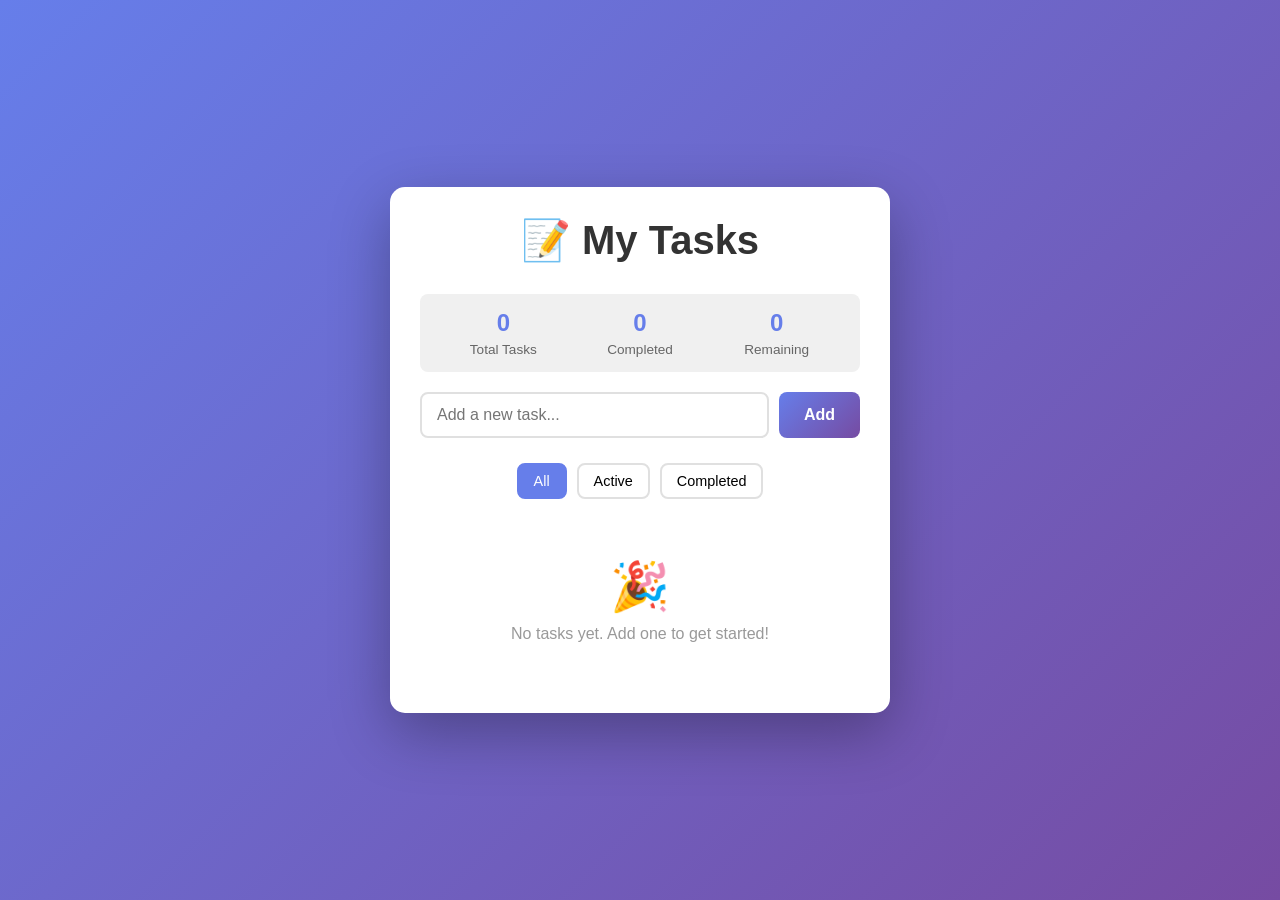
==== index.html @ 0f76b9a9 "Add TO-DO application HTML file" ====
<!DOCTYPE html>
<html lang="en">
<head>
    <meta charset="UTF-8">
    <meta name="viewport" content="width=device-width, initial-scale=1.0">
    <title>TO-DO Application</title>
    <style>
        * {
            margin: 0;
            padding: 0;
            box-sizing: border-box;
        }

        body {
            font-family: 'Segoe UI', Tahoma, Geneva, Verdana, sans-serif;
            background: linear-gradient(135deg, #667eea 0%, #764ba2 100%);
            min-height: 100vh;
            display: flex;
            justify-content: center;
            align-items: center;
            padding: 20px;
        }

        .container {
            background: white;
            border-radius: 15px;
            box-shadow: 0 20px 60px rgba(0, 0, 0, 0.3);
            width: 100%;
            max-width: 500px;
            padding: 30px;
        }

        h1 {
            color: #333;
            text-align: center;
            margin-bottom: 30px;
            font-size: 2.5em;
        }

        .input-section {
            display: flex;
            gap: 10px;
            margin-bottom: 25px;
        }

        #todoInput {
            flex: 1;
            padding: 12px 15px;
            border: 2px solid #e0e0e0;
            border-radius: 8px;
            font-size: 1em;
            transition: border-color 0.3s;
        }

        #todoInput:focus {
            outline: none;
            border-color: #667eea;
            box-shadow: 0 0 0 3px rgba(102, 126, 234, 0.1);
        }

        #addBtn {
            padding: 12px 25px;
            background: linear-gradient(135deg, #667eea 0%, #764ba2 100%);
            color: white;
            border: none;
            border-radius: 8px;
            font-size: 1em;
            font-weight: 600;
            cursor: pointer;
            transition: transform 0.2s, box-shadow 0.2s;
        }

        #addBtn:hover {
            transform: translateY(-2px);
            box-shadow: 0 10px 20px rgba(102, 126, 234, 0.3);
        }

        #addBtn:active {
            transform: translateY(0);
        }

        .filters {
            display: flex;
            gap: 10px;
            margin-bottom: 20px;
            justify-content: center;
            flex-wrap: wrap;
        }

        .filter-btn {
            padding: 8px 15px;
            border: 2px solid #e0e0e0;
            background: white;
            border-radius: 8px;
            cursor: pointer;
            transition: all 0.3s;
            font-size: 0.9em;
        }

        .filter-btn.active {
            background: #667eea;
            color: white;
            border-color: #667eea;
        }

        .filter-btn:hover {
            border-color: #667eea;
        }

        .todo-list {
            list-style: none;
        }

        .todo-item {
            display: flex;
            align-items: center;
            gap: 12px;
            padding: 15px;
            background: #f9f9f9;
            border-radius: 8px;
            margin-bottom: 10px;
            transition: all 0.3s;
            border-left: 4px solid #667eea;
        }

        .todo-item.completed {
            opacity: 0.6;
            border-left-color: #4caf50;
        }

        .todo-item.completed .todo-text {
            text-decoration: line-through;
            color: #999;
        }

        .checkbox {
            width: 20px;
            height: 20px;
            cursor: pointer;
            accent-color: #667eea;
        }

        .todo-text {
            flex: 1;
            color: #333;
            font-size: 1em;
            word-break: break-word;
        }

        .priority-badge {
            padding: 4px 8px;
            border-radius: 4px;
            font-size: 0.75em;
            font-weight: 600;
        }

        .priority-high {
            background: #ffebee;
            color: #c62828;
        }

        .priority-medium {
            background: #fff3e0;
            color: #e65100;
        }

        .priority-low {
            background: #e8f5e9;
            color: #2e7d32;
        }

        .delete-btn {
            padding: 6px 12px;
            background: #ff6b6b;
            color: white;
            border: none;
            border-radius: 6px;
            cursor: pointer;
            font-size: 0.85em;
            transition: background 0.3s;
        }

        .delete-btn:hover {
            background: #ff5252;
        }

        .empty-state {
            text-align: center;
            padding: 40px 20px;
            color: #999;
        }

        .empty-state-icon {
            font-size: 3em;
            margin-bottom: 10px;
        }

        .stats {
            display: flex;
            justify-content: space-around;
            padding: 15px;
            background: #f0f0f0;
            border-radius: 8px;
            margin-bottom: 20px;
            text-align: center;
        }

        .stat-item {
            flex: 1;
        }

        .stat-number {
            font-size: 1.5em;
            font-weight: bold;
            color: #667eea;
        }

        .stat-label {
            font-size: 0.85em;
            color: #666;
            margin-top: 5px;
        }

        .clear-btn {
            width: 100%;
            padding: 10px;
            background: #ff6b6b;
            color: white;
            border: none;
            border-radius: 8px;
            cursor: pointer;
            font-size: 0.9em;
            margin-top: 15px;
            transition: background 0.3s;
        }

        .clear-btn:hover {
            background: #ff5252;
        }

        @media (max-width: 500px) {
            h1 {
                font-size: 2em;
            }

            .container {
                padding: 20px;
            }

            .input-section {
                flex-direction: column;
            }

            #todoInput, #addBtn {
                width: 100%;
            }
        }
    </style>
</head>
<body>
    <div class="container">
        <h1>📝 My Tasks</h1>

        <div class="stats">
            <div class="stat-item">
                <div class="stat-number" id="totalTasks">0</div>
                <div class="stat-label">Total Tasks</div>
            </div>
            <div class="stat-item">
                <div class="stat-number" id="completedTasks">0</div>
                <div class="stat-label">Completed</div>
            </div>
            <div class="stat-item">
                <div class="stat-number" id="remainingTasks">0</div>
                <div class="stat-label">Remaining</div>
            </div>
        </div>

        <div class="input-section">
            <input 
                type="text" 
                id="todoInput" 
                placeholder="Add a new task..."
                autocomplete="off"
            >
            <button id="addBtn">Add</button>
        </div>

        <div class="filters">
            <button class="filter-btn active" data-filter="all">All</button>
            <button class="filter-btn" data-filter="active">Active</button>
            <button class="filter-btn" data-filter="completed">Completed</button>
        </div>

        <ul class="todo-list" id="todoList"></ul>

        <div id="emptyState" class="empty-state">
            <div class="empty-state-icon">🎉</div>
            <p>No tasks yet. Add one to get started!</p>
        </div>

        <button class="clear-btn" id="clearBtn">Clear Completed Tasks</button>
    </div>

    <script>
        // Get DOM elements
        const todoInput = document.getElementById('todoInput');
        const addBtn = document.getElementById('addBtn');
        const todoList = document.getElementById('todoList');
        const emptyState = document.getElementById('emptyState');
        const clearBtn = document.getElementById('clearBtn');
        const filterBtns = document.querySelectorAll('.filter-btn');
        const totalTasksEl = document.getElementById('totalTasks');
        const completedTasksEl = document.getElementById('completedTasks');
        const remainingTasksEl = document.getElementById('remainingTasks');

        let todos = [];
        let currentFilter = 'all';

        // Load todos from localStorage
        function loadTodos() {
            const saved = localStorage.getItem('todos');
            todos = saved ? JSON.parse(saved) : [];
            render();
        }

        // Save todos to localStorage
        function saveTodos() {
            localStorage.setItem('todos', JSON.stringify(todos));
        }

        // Add new todo
        function addTodo() {
            const text = todoInput.value.trim();
            if (text === '') {
                alert('Please enter a task!');
                return;
            }

            const todo = {
                id: Date.now(),
                text: text,
                completed: false,
                priority: 'medium'
            };

            todos.push(todo);
            saveTodos();
            todoInput.value = '';
            render();
            todoInput.focus();
        }

        // Delete todo
        function deleteTodo(id) {
            todos = todos.filter(todo => todo.id !== id);
            saveTodos();
            render();
        }

        // Toggle todo completion
        function toggleTodo(id) {
            const todo = todos.find(t => t.id === id);
            if (todo) {
                todo.completed = !todo.completed;
                saveTodos();
                render();
            }
        }

        // Clear completed todos
        function clearCompleted() {
            if (confirm('Are you sure you want to clear all completed tasks?')) {
                todos = todos.filter(todo => !todo.completed);
                saveTodos();
                render();
            }
        }

        // Set filter
        function setFilter(filter) {
            currentFilter = filter;
            filterBtns.forEach(btn => {
                btn.classList.toggle('active', btn.dataset.filter === filter);
            });
            render();
        }

        // Get filtered todos
        function getFilteredTodos() {
            switch (currentFilter) {
                case 'active':
                    return todos.filter(todo => !todo.completed);
                case 'completed':
                    return todos.filter(todo => todo.completed);
                default:
                    return todos;
            }
        }

        // Update statistics
        function updateStats() {
            const total = todos.length;
            const completed = todos.filter(todo => todo.completed).length;
            const remaining = total - completed;

            totalTasksEl.textContent = total;
            completedTasksEl.textContent = completed;
            remainingTasksEl.textContent = remaining;
        }

        // Render todos
        function render() {
            todoList.innerHTML = '';
            const filteredTodos = getFilteredTodos();

            if (filteredTodos.length === 0) {
                emptyState.style.display = 'block';
                clearBtn.style.display = 'none';
            } else {
                emptyState.style.display = 'none';
                clearBtn.style.display = 'block';

                filteredTodos.forEach(todo => {
                    const li = document.createElement('li');
                    li.className = `todo-item ${todo.completed ? 'completed' : ''}`;
                    
                    li.innerHTML = `
                        <input 
                            type="checkbox" 
                            class="checkbox"
                            ${todo.completed ? 'checked' : ''}
                            onchange="toggleTodo(${todo.id})"
                        >
                        <span class="todo-text">${escapeHtml(todo.text)}</span>
                        <span class="priority-badge priority-${todo.priority}">
                            ${todo.priority.charAt(0).toUpperCase() + todo.priority.slice(1)}
                        </span>
                        <button class="delete-btn" onclick="deleteTodo(${todo.id})">
                            Delete
                        </button>
                    `;
                    
                    todoList.appendChild(li);
                });
            }

            updateStats();
        }

        // Escape HTML to prevent XSS
        function escapeHtml(text) {
            const div = document.createElement('div');
            div.textContent = text;
            return div.innerHTML;
        }

        // Event listeners
        addBtn.addEventListener('click', addTodo);
        todoInput.addEventListener('keypress', (e) => {
            if (e.key === 'Enter') addTodo();
        });
        clearBtn.addEventListener('click', clearCompleted);
        filterBtns.forEach(btn => {
            btn.addEventListener('click', () => setFilter(btn.dataset.filter));
        });

        // Initialize
        loadTodos();
    </script>
</body>
</html>
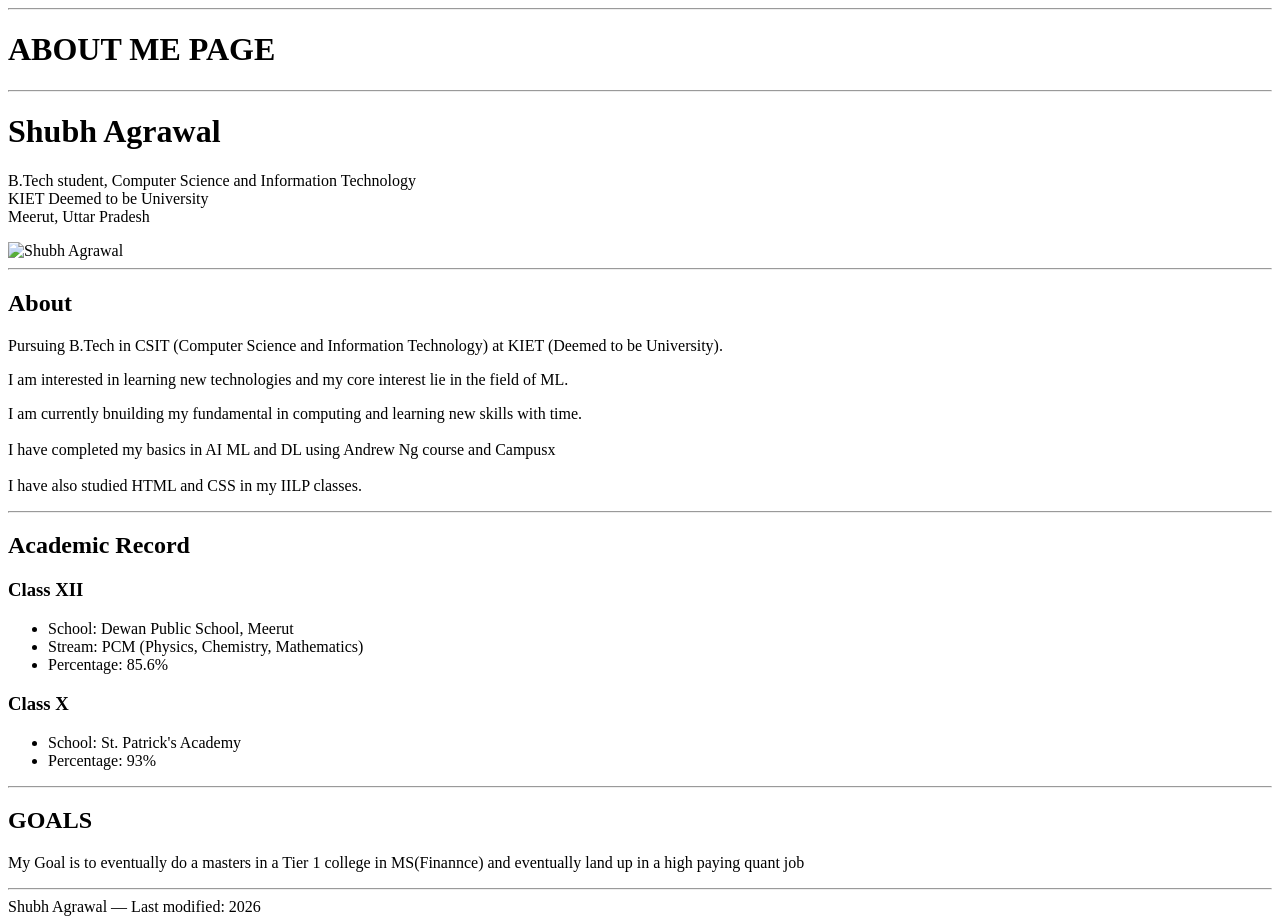
==== commit f44e520e: "Add files via upload" ====
--- a/index.html
+++ b/index.html
@@ -1,472 +1,64 @@
-<!DOCTYPE html>
-<html lang="en">
-<head>
-    <meta charset="UTF-8">
-    <meta name="viewport" content="width=device-width, initial-scale=1.0">
-    <title>TO-DO Application</title>
-    <style>
-        * {
-            margin: 0;
-            padding: 0;
-            box-sizing: border-box;
-        }
-
-        body {
-            font-family: 'Segoe UI', Tahoma, Geneva, Verdana, sans-serif;
-            background: linear-gradient(135deg, #667eea 0%, #764ba2 100%);
-            min-height: 100vh;
-            display: flex;
-            justify-content: center;
-            align-items: center;
-            padding: 20px;
-        }
-
-        .container {
-            background: white;
-            border-radius: 15px;
-            box-shadow: 0 20px 60px rgba(0, 0, 0, 0.3);
-            width: 100%;
-            max-width: 500px;
-            padding: 30px;
-        }
-
-        h1 {
-            color: #333;
-            text-align: center;
-            margin-bottom: 30px;
-            font-size: 2.5em;
-        }
-
-        .input-section {
-            display: flex;
-            gap: 10px;
-            margin-bottom: 25px;
-        }
-
-        #todoInput {
-            flex: 1;
-            padding: 12px 15px;
-            border: 2px solid #e0e0e0;
-            border-radius: 8px;
-            font-size: 1em;
-            transition: border-color 0.3s;
-        }
-
-        #todoInput:focus {
-            outline: none;
-            border-color: #667eea;
-            box-shadow: 0 0 0 3px rgba(102, 126, 234, 0.1);
-        }
-
-        #addBtn {
-            padding: 12px 25px;
-            background: linear-gradient(135deg, #667eea 0%, #764ba2 100%);
-            color: white;
-            border: none;
-            border-radius: 8px;
-            font-size: 1em;
-            font-weight: 600;
-            cursor: pointer;
-            transition: transform 0.2s, box-shadow 0.2s;
-        }
-
-        #addBtn:hover {
-            transform: translateY(-2px);
-            box-shadow: 0 10px 20px rgba(102, 126, 234, 0.3);
-        }
-
-        #addBtn:active {
-            transform: translateY(0);
-        }
-
-        .filters {
-            display: flex;
-            gap: 10px;
-            margin-bottom: 20px;
-            justify-content: center;
-            flex-wrap: wrap;
-        }
-
-        .filter-btn {
-            padding: 8px 15px;
-            border: 2px solid #e0e0e0;
-            background: white;
-            border-radius: 8px;
-            cursor: pointer;
-            transition: all 0.3s;
-            font-size: 0.9em;
-        }
-
-        .filter-btn.active {
-            background: #667eea;
-            color: white;
-            border-color: #667eea;
-        }
-
-        .filter-btn:hover {
-            border-color: #667eea;
-        }
-
-        .todo-list {
-            list-style: none;
-        }
-
-        .todo-item {
-            display: flex;
-            align-items: center;
-            gap: 12px;
-            padding: 15px;
-            background: #f9f9f9;
-            border-radius: 8px;
-            margin-bottom: 10px;
-            transition: all 0.3s;
-            border-left: 4px solid #667eea;
-        }
-
-        .todo-item.completed {
-            opacity: 0.6;
-            border-left-color: #4caf50;
-        }
-
-        .todo-item.completed .todo-text {
-            text-decoration: line-through;
-            color: #999;
-        }
-
-        .checkbox {
-            width: 20px;
-            height: 20px;
-            cursor: pointer;
-            accent-color: #667eea;
-        }
-
-        .todo-text {
-            flex: 1;
-            color: #333;
-            font-size: 1em;
-            word-break: break-word;
-        }
-
-        .priority-badge {
-            padding: 4px 8px;
-            border-radius: 4px;
-            font-size: 0.75em;
-            font-weight: 600;
-        }
-
-        .priority-high {
-            background: #ffebee;
-            color: #c62828;
-        }
-
-        .priority-medium {
-            background: #fff3e0;
-            color: #e65100;
-        }
-
-        .priority-low {
-            background: #e8f5e9;
-            color: #2e7d32;
-        }
-
-        .delete-btn {
-            padding: 6px 12px;
-            background: #ff6b6b;
-            color: white;
-            border: none;
-            border-radius: 6px;
-            cursor: pointer;
-            font-size: 0.85em;
-            transition: background 0.3s;
-        }
-
-        .delete-btn:hover {
-            background: #ff5252;
-        }
-
-        .empty-state {
-            text-align: center;
-            padding: 40px 20px;
-            color: #999;
-        }
-
-        .empty-state-icon {
-            font-size: 3em;
-            margin-bottom: 10px;
-        }
-
-        .stats {
-            display: flex;
-            justify-content: space-around;
-            padding: 15px;
-            background: #f0f0f0;
-            border-radius: 8px;
-            margin-bottom: 20px;
-            text-align: center;
-        }
-
-        .stat-item {
-            flex: 1;
-        }
-
-        .stat-number {
-            font-size: 1.5em;
-            font-weight: bold;
-            color: #667eea;
-        }
-
-        .stat-label {
-            font-size: 0.85em;
-            color: #666;
-            margin-top: 5px;
-        }
-
-        .clear-btn {
-            width: 100%;
-            padding: 10px;
-            background: #ff6b6b;
-            color: white;
-            border: none;
-            border-radius: 8px;
-            cursor: pointer;
-            font-size: 0.9em;
-            margin-top: 15px;
-            transition: background 0.3s;
-        }
-
-        .clear-btn:hover {
-            background: #ff5252;
-        }
-
-        @media (max-width: 500px) {
-            h1 {
-                font-size: 2em;
-            }
-
-            .container {
-                padding: 20px;
-            }
-
-            .input-section {
-                flex-direction: column;
-            }
-
-            #todoInput, #addBtn {
-                width: 100%;
-            }
-        }
-    </style>
-</head>
-<body>
-    <div class="container">
-        <h1>📝 My Tasks</h1>
-
-        <div class="stats">
-            <div class="stat-item">
-                <div class="stat-number" id="totalTasks">0</div>
-                <div class="stat-label">Total Tasks</div>
-            </div>
-            <div class="stat-item">
-                <div class="stat-number" id="completedTasks">0</div>
-                <div class="stat-label">Completed</div>
-            </div>
-            <div class="stat-item">
-                <div class="stat-number" id="remainingTasks">0</div>
-                <div class="stat-label">Remaining</div>
-            </div>
-        </div>
-
-        <div class="input-section">
-            <input 
-                type="text" 
-                id="todoInput" 
-                placeholder="Add a new task..."
-                autocomplete="off"
-            >
-            <button id="addBtn">Add</button>
-        </div>
-
-        <div class="filters">
-            <button class="filter-btn active" data-filter="all">All</button>
-            <button class="filter-btn" data-filter="active">Active</button>
-            <button class="filter-btn" data-filter="completed">Completed</button>
-        </div>
-
-        <ul class="todo-list" id="todoList"></ul>
-
-        <div id="emptyState" class="empty-state">
-            <div class="empty-state-icon">🎉</div>
-            <p>No tasks yet. Add one to get started!</p>
-        </div>
-
-        <button class="clear-btn" id="clearBtn">Clear Completed Tasks</button>
-    </div>
-
-    <script>
-        // Get DOM elements
-        const todoInput = document.getElementById('todoInput');
-        const addBtn = document.getElementById('addBtn');
-        const todoList = document.getElementById('todoList');
-        const emptyState = document.getElementById('emptyState');
-        const clearBtn = document.getElementById('clearBtn');
-        const filterBtns = document.querySelectorAll('.filter-btn');
-        const totalTasksEl = document.getElementById('totalTasks');
-        const completedTasksEl = document.getElementById('completedTasks');
-        const remainingTasksEl = document.getElementById('remainingTasks');
-
-        let todos = [];
-        let currentFilter = 'all';
-
-        // Load todos from localStorage
-        function loadTodos() {
-            const saved = localStorage.getItem('todos');
-            todos = saved ? JSON.parse(saved) : [];
-            render();
-        }
-
-        // Save todos to localStorage
-        function saveTodos() {
-            localStorage.setItem('todos', JSON.stringify(todos));
-        }
-
-        // Add new todo
-        function addTodo() {
-            const text = todoInput.value.trim();
-            if (text === '') {
-                alert('Please enter a task!');
-                return;
-            }
-
-            const todo = {
-                id: Date.now(),
-                text: text,
-                completed: false,
-                priority: 'medium'
-            };
-
-            todos.push(todo);
-            saveTodos();
-            todoInput.value = '';
-            render();
-            todoInput.focus();
-        }
-
-        // Delete todo
-        function deleteTodo(id) {
-            todos = todos.filter(todo => todo.id !== id);
-            saveTodos();
-            render();
-        }
-
-        // Toggle todo completion
-        function toggleTodo(id) {
-            const todo = todos.find(t => t.id === id);
-            if (todo) {
-                todo.completed = !todo.completed;
-                saveTodos();
-                render();
-            }
-        }
-
-        // Clear completed todos
-        function clearCompleted() {
-            if (confirm('Are you sure you want to clear all completed tasks?')) {
-                todos = todos.filter(todo => !todo.completed);
-                saveTodos();
-                render();
-            }
-        }
-
-        // Set filter
-        function setFilter(filter) {
-            currentFilter = filter;
-            filterBtns.forEach(btn => {
-                btn.classList.toggle('active', btn.dataset.filter === filter);
-            });
-            render();
-        }
-
-        // Get filtered todos
-        function getFilteredTodos() {
-            switch (currentFilter) {
-                case 'active':
-                    return todos.filter(todo => !todo.completed);
-                case 'completed':
-                    return todos.filter(todo => todo.completed);
-                default:
-                    return todos;
-            }
-        }
-
-        // Update statistics
-        function updateStats() {
-            const total = todos.length;
-            const completed = todos.filter(todo => todo.completed).length;
-            const remaining = total - completed;
-
-            totalTasksEl.textContent = total;
-            completedTasksEl.textContent = completed;
-            remainingTasksEl.textContent = remaining;
-        }
-
-        // Render todos
-        function render() {
-            todoList.innerHTML = '';
-            const filteredTodos = getFilteredTodos();
-
-            if (filteredTodos.length === 0) {
-                emptyState.style.display = 'block';
-                clearBtn.style.display = 'none';
-            } else {
-                emptyState.style.display = 'none';
-                clearBtn.style.display = 'block';
-
-                filteredTodos.forEach(todo => {
-                    const li = document.createElement('li');
-                    li.className = `todo-item ${todo.completed ? 'completed' : ''}`;
-                    
-                    li.innerHTML = `
-                        <input 
-                            type="checkbox" 
-                            class="checkbox"
-                            ${todo.completed ? 'checked' : ''}
-                            onchange="toggleTodo(${todo.id})"
-                        >
-                        <span class="todo-text">${escapeHtml(todo.text)}</span>
-                        <span class="priority-badge priority-${todo.priority}">
-                            ${todo.priority.charAt(0).toUpperCase() + todo.priority.slice(1)}
-                        </span>
-                        <button class="delete-btn" onclick="deleteTodo(${todo.id})">
-                            Delete
-                        </button>
-                    `;
-                    
-                    todoList.appendChild(li);
-                });
-            }
-
-            updateStats();
-        }
-
-        // Escape HTML to prevent XSS
-        function escapeHtml(text) {
-            const div = document.createElement('div');
-            div.textContent = text;
-            return div.innerHTML;
-        }
-
-        // Event listeners
-        addBtn.addEventListener('click', addTodo);
-        todoInput.addEventListener('keypress', (e) => {
-            if (e.key === 'Enter') addTodo();
-        });
-        clearBtn.addEventListener('click', clearCompleted);
-        filterBtns.forEach(btn => {
-            btn.addEventListener('click', () => setFilter(btn.dataset.filter));
-        });
-
-        // Initialize
-        loadTodos();
-    </script>
-</body>
-</html>
+
+<!DOCTYPE html>
+<html lang="en">
+<head>
+<meta charset="UTF-8">
+<title>Shubh Agrawal</title>
+
+
+</head>
+<body>
+<hr>
+<h1>ABOUT ME PAGE</h1>
+<hr>
+
+<h1>Shubh Agrawal</h1>
+<p>
+B.Tech student, Computer Science and Information Technology<br>
+KIET Deemed to be University<br>
+Meerut, Uttar Pradesh
+</p>
+
+<img src="images/Shubh.jpeg" alt="Shubh Agrawal" width="200">
+
+<hr>
+
+<h2>About</h2>
+<p>Pursuing B.Tech in CSIT (Computer Science and Information Technology) at KIET (Deemed to be University).</p>
+ <p> I am interested in learning new technologies and my core interest lie in the field of ML.</p>
+<p>I am currently bnuilding my fundamental in computing and learning new skills with time. <br>
+  <br>  I have completed my basics in AI ML and DL using Andrew Ng course and Campusx <br> <br>
+  I have also studied HTML and CSS in my IILP classes.
+</p>
+
+
+<hr>
+
+<h2>Academic Record</h2>
+
+<h3>Class XII</h3>
+<ul>
+  <li>School: Dewan Public School, Meerut</li>
+  <li>Stream: PCM (Physics, Chemistry, Mathematics)</li>
+  <li>Percentage: 85.6%</li>
+</ul>
+
+<h3>Class X</h3>
+<ul>
+  <li>School: St. Patrick's Academy</li>
+  <li>Percentage: 93%</li>
+</ul>
+
+<hr>
+
+<h2>GOALS</h2>
+<p>My Goal is to eventually do a masters in a Tier 1 college in MS(Finannce) and eventually land up in a high paying quant job</p>
+
+<hr>
+
+<div class="footer">
+Shubh Agrawal — Last modified: 2026
+</div>
+
+</body>
+</html>
